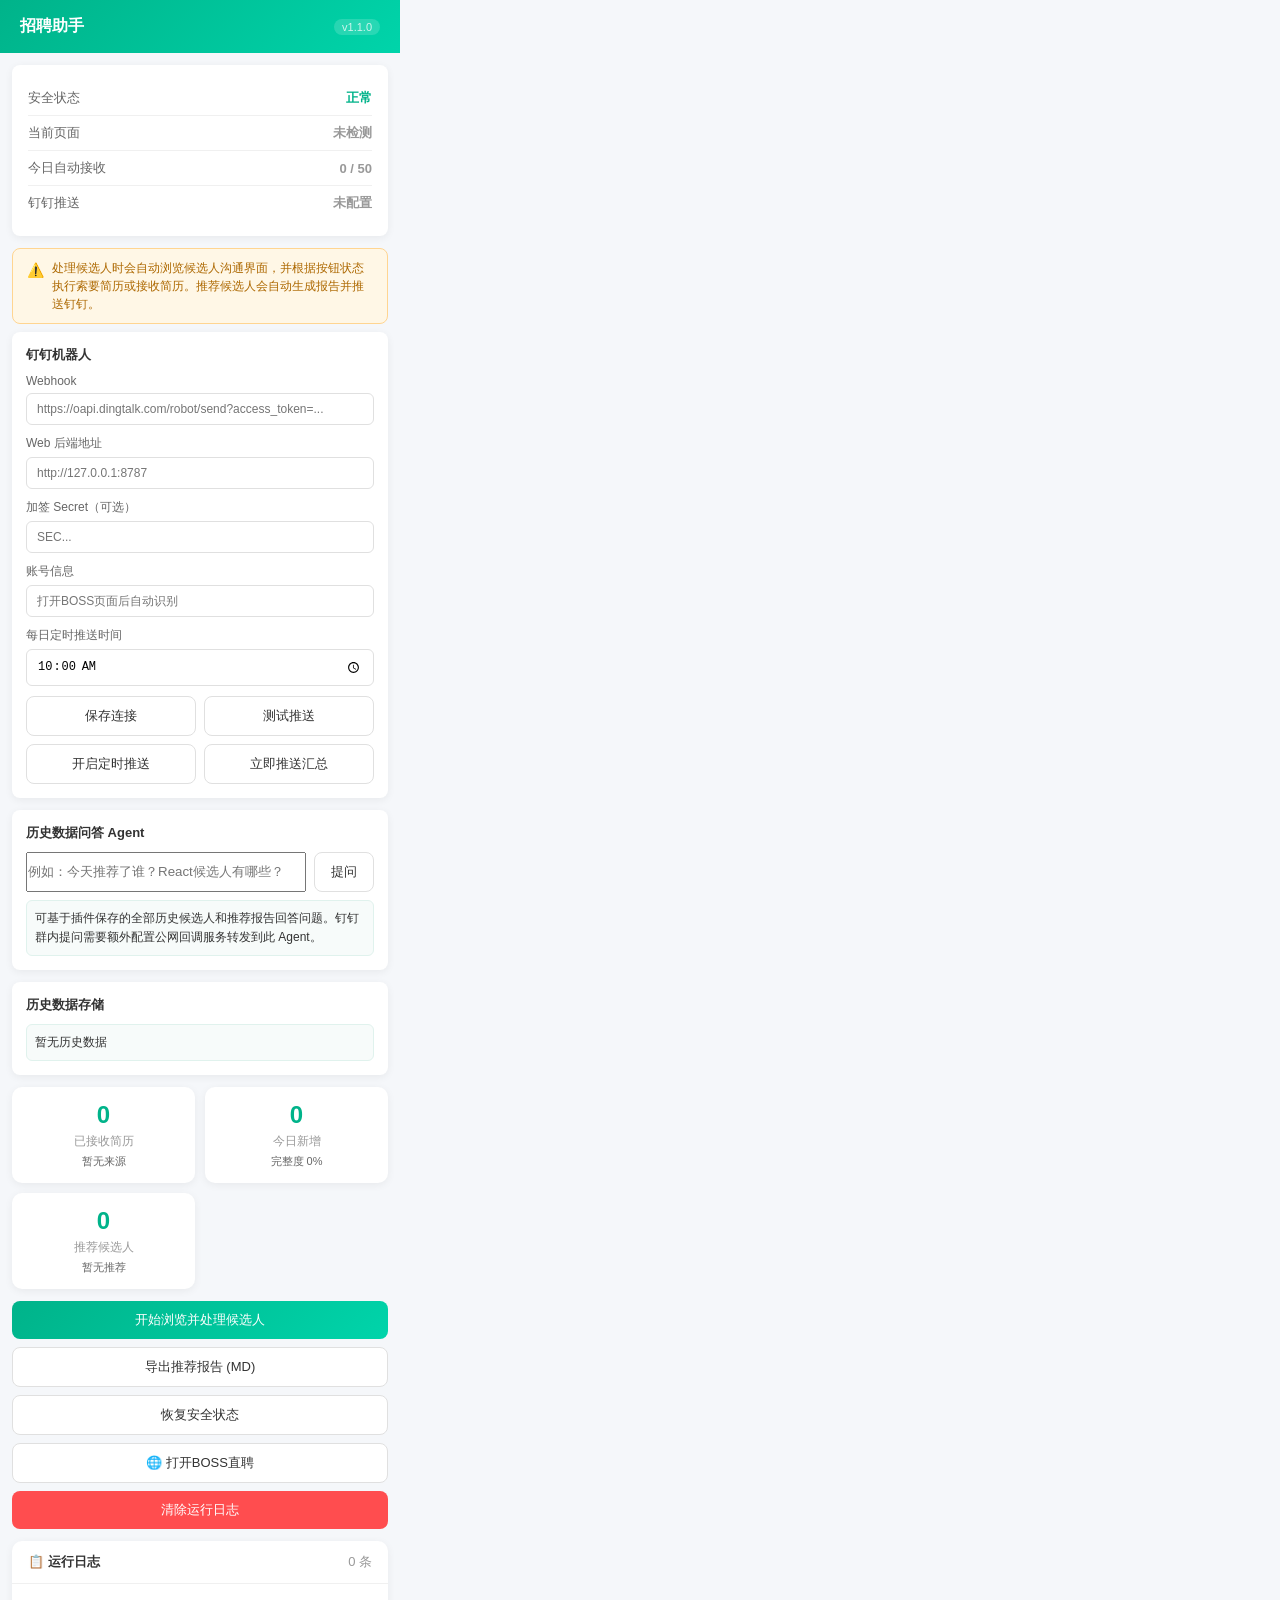
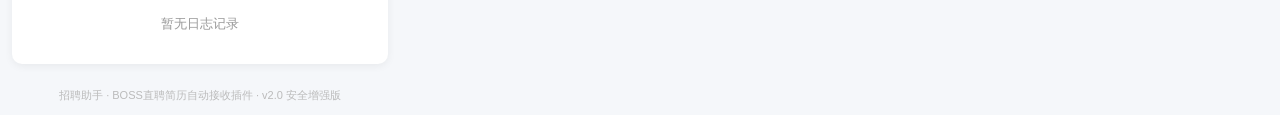
==== 招聘助手/recruitment_bot/browser-extension/popup.html @ cba25eba "Initial recruitment assistant platform" ====
<!DOCTYPE html>
<html lang="zh-CN">
<head>
  <meta charset="UTF-8">
  <meta name="viewport" content="width=device-width, initial-scale=1.0">
  <title>招聘助手</title>
  <style>
    * { margin: 0; padding: 0; box-sizing: border-box; }
    body {
      width: 400px;
      min-height: 500px;
      font-family: -apple-system, BlinkMacSystemFont, 'Segoe UI', 'PingFang SC', 'Microsoft YaHei', sans-serif;
      background: #f5f7fa;
      color: #333;
    }

    /* 顶部标题栏 */
    .header {
      background: linear-gradient(135deg, #00b38a, #00d4aa);
      color: white;
      padding: 16px 20px;
      display: flex;
      align-items: center;
      justify-content: space-between;
    }
    .header h1 {
      font-size: 16px;
      font-weight: 600;
    }
    .header .version {
      font-size: 11px;
      opacity: 0.8;
      background: rgba(255,255,255,0.2);
      padding: 2px 8px;
      border-radius: 8px;
    }

    /* 状态面板 */
    .status-panel {
      background: white;
      margin: 12px;
      border-radius: 8px;
      padding: 16px;
      box-shadow: 0 2px 8px rgba(0,0,0,0.06);
    }
    .status-row {
      display: flex;
      justify-content: space-between;
      align-items: center;
      padding: 8px 0;
      border-bottom: 1px solid #f0f0f0;
    }
    .status-row:last-child { border-bottom: none; }
    .status-label { color: #666; font-size: 13px; }
    .status-value { font-weight: 600; font-size: 13px; }
    .status-value.active { color: #00b38a; }
    .status-value.inactive { color: #999; }

    /* 开关按钮 */
    .toggle-container {
      display: flex;
      align-items: center;
      gap: 10px;
    }
    .toggle {
      position: relative;
      width: 44px;
      height: 24px;
      background: #ddd;
      border-radius: 12px;
      cursor: pointer;
      transition: background 0.3s;
    }
    .toggle.active { background: #00b38a; }
    .toggle::after {
      content: '';
      position: absolute;
      width: 20px;
      height: 20px;
      background: white;
      border-radius: 50%;
      top: 2px;
      left: 2px;
      transition: transform 0.3s;
      box-shadow: 0 1px 3px rgba(0,0,0,0.2);
    }
    .toggle.active::after { transform: translateX(20px); }

    /* 统计卡片 */
    .stats-grid {
      display: grid;
      grid-template-columns: 1fr 1fr;
      gap: 10px;
      margin: 0 12px 12px;
    }
    .stat-card {
      background: white;
      border-radius: 10px;
      padding: 14px;
      text-align: center;
      box-shadow: 0 2px 8px rgba(0,0,0,0.06);
    }
    .stat-number {
      font-size: 24px;
      font-weight: 700;
      color: #00b38a;
    }
    .stat-label {
      font-size: 12px;
      color: #999;
      margin-top: 4px;
    }
    .stat-sub {
      font-size: 11px;
      color: #666;
      margin-top: 4px;
      min-height: 14px;
    }

    /* 操作按钮 */
    .actions {
      margin: 0 12px 12px;
      display: flex;
      flex-direction: column;
      gap: 8px;
    }
    .btn {
      padding: 10px 16px;
      border: none;
      border-radius: 8px;
      font-size: 13px;
      font-weight: 500;
      cursor: pointer;
      transition: all 0.2s;
      display: flex;
      align-items: center;
      justify-content: center;
      gap: 8px;
    }
    .btn-primary {
      background: linear-gradient(135deg, #00b38a, #00d4aa);
      color: white;
    }
    .btn-primary:hover { opacity: 0.9; transform: translateY(-1px); }
    .btn-secondary {
      background: white;
      color: #333;
      border: 1px solid #e0e0e0;
    }
    .btn-secondary:hover { background: #f5f5f5; }
    .btn-danger {
      background: #ff4d4f;
      color: white;
    }
    .btn-danger:hover { opacity: 0.9; }

    /* 日志区域 */
    .log-section {
      margin: 0 12px 12px;
      background: white;
      border-radius: 10px;
      box-shadow: 0 2px 8px rgba(0,0,0,0.06);
      overflow: hidden;
    }
    .log-header {
      padding: 12px 16px;
      font-size: 13px;
      font-weight: 600;
      border-bottom: 1px solid #f0f0f0;
      display: flex;
      justify-content: space-between;
      align-items: center;
    }
    .log-body {
      max-height: 180px;
      overflow-y: auto;
      padding: 8px 16px;
      font-size: 12px;
      line-height: 1.8;
    }
    .log-entry {
      display: flex;
      gap: 8px;
      padding: 2px 0;
    }
    .log-time { color: #999; white-space: nowrap; }
    .log-msg { color: #333; }
    .log-msg.success { color: #00b38a; }
    .log-msg.error { color: #ff4d4f; }
    .log-msg.info { color: #1890ff; }

    /* 空状态 */
    .empty-state {
      text-align: center;
      padding: 20px;
      color: #999;
      font-size: 13px;
    }

    /* 滚动条 */
    .log-body::-webkit-scrollbar { width: 4px; }
    .log-body::-webkit-scrollbar-thumb { background: #ddd; border-radius: 2px; }

    /* 底部链接 */
    .footer {
      text-align: center;
      padding: 12px;
      font-size: 11px;
      color: #bbb;
    }

    /* 安全提示 */
    .safety-warning {
      margin: 0 12px 8px;
      background: #fff7e6;
      border: 1px solid #ffd591;
      border-radius: 8px;
      padding: 10px 14px;
      font-size: 12px;
      color: #ad6800;
      display: flex;
      align-items: flex-start;
      gap: 8px;
      line-height: 1.5;
    }
    .safety-warning .icon { font-size: 14px; flex-shrink: 0; margin-top: 1px; }
    .settings-panel {
      background: white;
      margin: 0 12px 12px;
      border-radius: 8px;
      padding: 14px;
      box-shadow: 0 2px 8px rgba(0,0,0,0.06);
    }
    .settings-title {
      font-size: 13px;
      font-weight: 600;
      margin-bottom: 10px;
    }
    .field {
      display: flex;
      flex-direction: column;
      gap: 5px;
      margin-bottom: 10px;
    }
    .field label {
      font-size: 12px;
      color: #666;
    }
    .field input {
      width: 100%;
      border: 1px solid #e0e0e0;
      border-radius: 6px;
      padding: 8px 10px;
      font-size: 12px;
      outline: none;
    }
    .field input:focus {
      border-color: #00b38a;
    }
    .settings-actions {
      display: grid;
      grid-template-columns: 1fr 1fr;
      gap: 8px;
    }
    .qa-row {
      display: grid;
      grid-template-columns: 1fr auto;
      gap: 8px;
    }
    .qa-answer {
      margin-top: 8px;
      padding: 8px;
      background: #f7fbfa;
      border: 1px solid #e0f2ed;
      border-radius: 6px;
      font-size: 12px;
      line-height: 1.6;
      color: #333;
      max-height: 120px;
      overflow: auto;
      white-space: pre-wrap;
    }
  </style>
</head>
<body>
  <div class="header">
    <h1>招聘助手</h1>
    <span class="version">v1.1.0</span>
  </div>

  <!-- 状态面板 -->
  <div class="status-panel">
    <div class="status-row">
      <span class="status-label">安全状态</span>
      <span class="status-value active" id="safetyStatus">正常</span>
    </div>
    <div class="status-row">
      <span class="status-label">当前页面</span>
      <span class="status-value inactive" id="pageStatus">未检测</span>
    </div>
    <div class="status-row">
      <span class="status-label">今日自动接收</span>
      <span class="status-value inactive" id="limitStatus">0 / 50</span>
    </div>
    <div class="status-row">
      <span class="status-label">钉钉推送</span>
      <span class="status-value inactive" id="dingtalkStatus">未配置</span>
    </div>
  </div>

  <!-- 安全提示 -->
  <div class="safety-warning" id="safetyWarning">
    <span class="icon">⚠️</span>
    <span>处理候选人时会自动浏览候选人沟通界面，并根据按钮状态执行索要简历或接收简历。推荐候选人会自动生成报告并推送钉钉。</span>
  </div>

  <div class="settings-panel">
    <div class="settings-title">钉钉机器人</div>
    <div class="field">
      <label for="dingtalkWebhook">Webhook</label>
      <input id="dingtalkWebhook" type="password" placeholder="https://oapi.dingtalk.com/robot/send?access_token=..." />
    </div>
    <div class="field">
      <label for="backendUrl">Web 后端地址</label>
      <input id="backendUrl" type="text" placeholder="http://127.0.0.1:8787" />
    </div>
    <div class="field">
      <label for="dingtalkSecret">加签 Secret（可选）</label>
      <input id="dingtalkSecret" type="password" placeholder="SEC..." />
    </div>
    <div class="field">
      <label for="accountName">账号信息</label>
      <input id="accountName" type="text" placeholder="打开BOSS页面后自动识别" readonly />
    </div>
    <div class="field">
      <label for="scheduledPushTime">每日定时推送时间</label>
      <input id="scheduledPushTime" type="time" value="10:00" />
    </div>
    <div class="settings-actions">
      <button class="btn btn-secondary" id="btnSaveDingTalk">保存连接</button>
      <button class="btn btn-secondary" id="btnTestDingTalk">测试推送</button>
    </div>
    <div class="settings-actions" style="margin-top:8px;">
      <button class="btn btn-secondary" id="btnToggleSchedule">开启定时推送</button>
      <button class="btn btn-secondary" id="btnPushSummaryNow">立即推送汇总</button>
    </div>
  </div>

  <div class="settings-panel">
    <div class="settings-title">历史数据问答 Agent</div>
    <div class="qa-row">
      <input id="agentQuestion" type="text" placeholder="例如：今天推荐了谁？React候选人有哪些？" />
      <button class="btn btn-secondary" id="btnAskAgent">提问</button>
    </div>
    <div class="qa-answer" id="agentAnswer">可基于插件保存的全部历史候选人和推荐报告回答问题。钉钉群内提问需要额外配置公网回调服务转发到此 Agent。</div>
  </div>

  <div class="settings-panel">
    <div class="settings-title">历史数据存储</div>
    <div class="qa-answer" id="historyStorageView">暂无历史数据</div>
  </div>

  <!-- 统计卡片 -->
  <div class="stats-grid">
    <div class="stat-card">
      <div class="stat-number" id="totalResumes">0</div>
      <div class="stat-label">已接收简历</div>
      <div class="stat-sub" id="sourceSummary">暂无来源</div>
    </div>
    <div class="stat-card">
      <div class="stat-number" id="todayResumes">0</div>
      <div class="stat-label">今日新增</div>
      <div class="stat-sub" id="qualitySummary">完整度 0%</div>
    </div>
    <div class="stat-card">
      <div class="stat-number" id="recommendedCount">0</div>
      <div class="stat-label">推荐候选人</div>
      <div class="stat-sub" id="latestRecommendation">暂无推荐</div>
    </div>
  </div>

  <!-- 操作按钮 -->
  <div class="actions">
    <button class="btn btn-primary" id="btnBrowseAndRun">
      开始浏览并处理候选人
    </button>
    <button class="btn btn-secondary" id="btnExportReports">
      导出推荐报告 (MD)
    </button>
    <button class="btn btn-secondary" id="btnResetSafety">
      恢复安全状态
    </button>
    <button class="btn btn-secondary" id="btnOpenBoss">
      🌐 打开BOSS直聘
    </button>
    <button class="btn btn-danger" id="btnClearData">
      清除运行日志
    </button>
  </div>

  <!-- 日志区域 -->
  <div class="log-section">
    <div class="log-header">
      <span>📋 运行日志</span>
      <span id="logCount" style="font-weight:400;color:#999;">0 条</span>
    </div>
    <div class="log-body" id="logBody">
      <div class="empty-state">暂无日志记录</div>
    </div>
  </div>

  <div class="footer">招聘助手 · BOSS直聘简历自动接收插件 · v2.0 安全增强版</div>

  <script src="popup.js"></script>
</body>
</html>
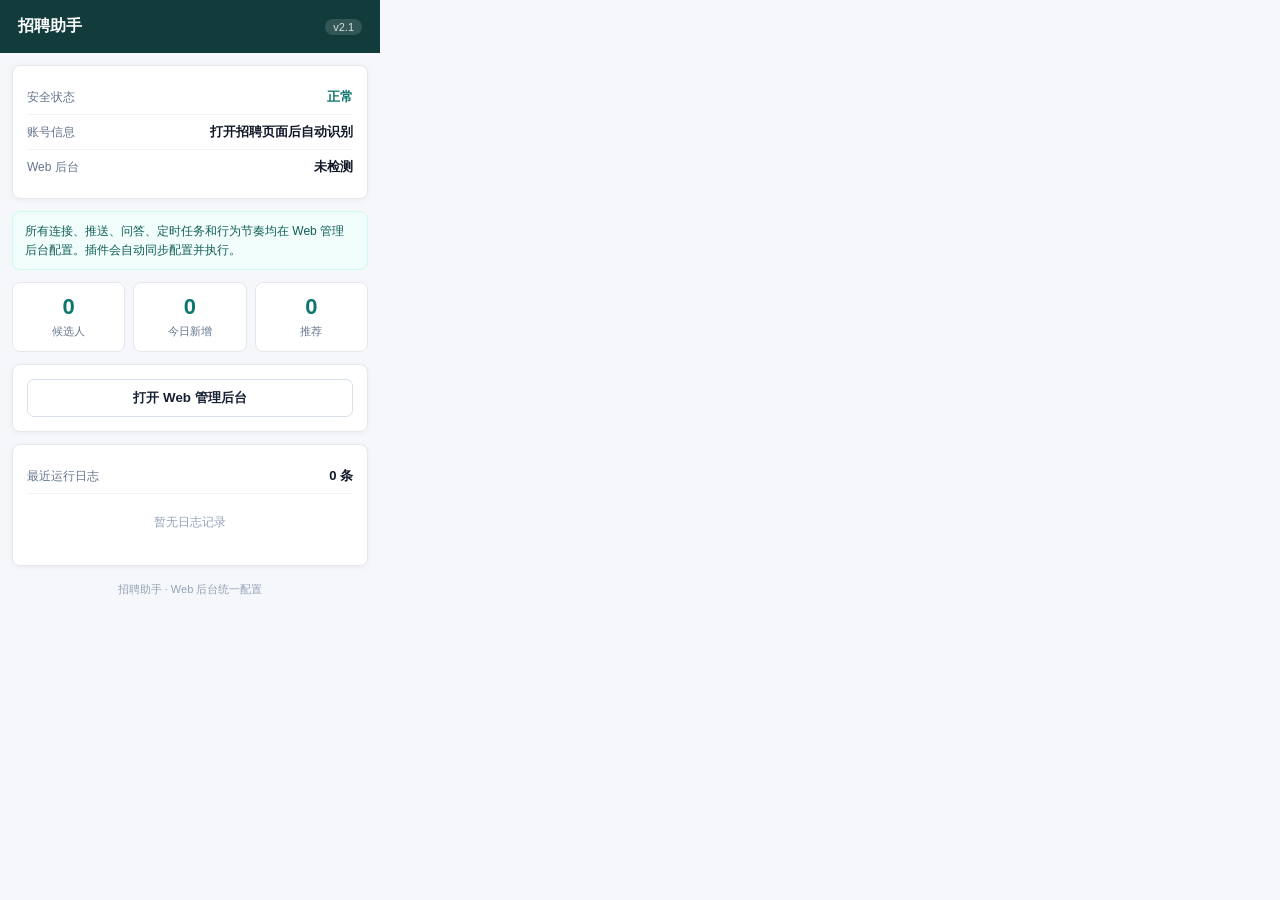
==== commit 110b3518: "Simplify popup and improve DingTalk agent replies" ====
--- a/招聘助手/recruitment_bot/browser-extension/popup.html
+++ b/招聘助手/recruitment_bot/browser-extension/popup.html
@@ -7,410 +7,184 @@
   <style>
     * { margin: 0; padding: 0; box-sizing: border-box; }
     body {
-      width: 400px;
-      min-height: 500px;
+      width: 380px;
+      min-height: 420px;
       font-family: -apple-system, BlinkMacSystemFont, 'Segoe UI', 'PingFang SC', 'Microsoft YaHei', sans-serif;
       background: #f5f7fa;
-      color: #333;
+      color: #1f2933;
     }
-
-    /* 顶部标题栏 */
     .header {
-      background: linear-gradient(135deg, #00b38a, #00d4aa);
+      background: #123b3b;
       color: white;
-      padding: 16px 20px;
+      padding: 16px 18px;
       display: flex;
       align-items: center;
       justify-content: space-between;
     }
-    .header h1 {
-      font-size: 16px;
-      font-weight: 600;
+    .header h1 { font-size: 16px; font-weight: 650; }
+    .version {
+      font-size: 11px;
+      opacity: 0.85;
+      background: rgba(255,255,255,0.16);
+      padding: 2px 8px;
+      border-radius: 999px;
     }
-    .header .version {
-      font-size: 11px;
-      opacity: 0.8;
-      background: rgba(255,255,255,0.2);
-      padding: 2px 8px;
-      border-radius: 8px;
-    }
-
-    /* 状态面板 */
-    .status-panel {
+    .panel {
       background: white;
       margin: 12px;
+      border: 1px solid #e5e7eb;
       border-radius: 8px;
-      padding: 16px;
-      box-shadow: 0 2px 8px rgba(0,0,0,0.06);
+      padding: 14px;
+      box-shadow: 0 1px 6px rgba(15, 23, 42, 0.05);
     }
-    .status-row {
+    .row {
       display: flex;
       justify-content: space-between;
       align-items: center;
+      gap: 12px;
       padding: 8px 0;
-      border-bottom: 1px solid #f0f0f0;
+      border-bottom: 1px solid #f0f2f5;
     }
-    .status-row:last-child { border-bottom: none; }
-    .status-label { color: #666; font-size: 13px; }
-    .status-value { font-weight: 600; font-size: 13px; }
-    .status-value.active { color: #00b38a; }
-    .status-value.inactive { color: #999; }
-
-    /* 开关按钮 */
-    .toggle-container {
-      display: flex;
-      align-items: center;
-      gap: 10px;
+    .row:last-child { border-bottom: none; }
+    .label { color: #64748b; font-size: 12px; white-space: nowrap; }
+    .value {
+      color: #111827;
+      font-size: 13px;
+      font-weight: 650;
+      overflow: hidden;
+      text-overflow: ellipsis;
+      white-space: nowrap;
+      text-align: right;
     }
-    .toggle {
-      position: relative;
-      width: 44px;
-      height: 24px;
-      background: #ddd;
-      border-radius: 12px;
-      cursor: pointer;
-      transition: background 0.3s;
-    }
-    .toggle.active { background: #00b38a; }
-    .toggle::after {
-      content: '';
-      position: absolute;
-      width: 20px;
-      height: 20px;
-      background: white;
-      border-radius: 50%;
-      top: 2px;
-      left: 2px;
-      transition: transform 0.3s;
-      box-shadow: 0 1px 3px rgba(0,0,0,0.2);
-    }
-    .toggle.active::after { transform: translateX(20px); }
-
-    /* 统计卡片 */
+    .value.ok { color: #0f766e; }
     .stats-grid {
       display: grid;
-      grid-template-columns: 1fr 1fr;
-      gap: 10px;
-      margin: 0 12px 12px;
+      grid-template-columns: repeat(3, 1fr);
+      gap: 8px;
+      margin: 12px;
     }
     .stat-card {
       background: white;
-      border-radius: 10px;
-      padding: 14px;
+      border: 1px solid #e5e7eb;
+      border-radius: 8px;
+      padding: 12px 8px;
       text-align: center;
-      box-shadow: 0 2px 8px rgba(0,0,0,0.06);
     }
     .stat-number {
-      font-size: 24px;
-      font-weight: 700;
-      color: #00b38a;
+      font-size: 22px;
+      font-weight: 750;
+      color: #0f766e;
+      line-height: 1.1;
     }
     .stat-label {
+      margin-top: 5px;
+      color: #64748b;
+      font-size: 11px;
+    }
+    .notice {
+      margin: 0 12px 12px;
+      background: #f0fdfa;
+      border: 1px solid #ccfbf1;
+      border-radius: 8px;
+      padding: 10px 12px;
+      color: #115e59;
       font-size: 12px;
-      color: #999;
-      margin-top: 4px;
-    }
-    .stat-sub {
-      font-size: 11px;
-      color: #666;
-      margin-top: 4px;
-      min-height: 14px;
-    }
-
-    /* 操作按钮 */
-    .actions {
-      margin: 0 12px 12px;
-      display: flex;
-      flex-direction: column;
-      gap: 8px;
+      line-height: 1.55;
     }
     .btn {
-      padding: 10px 16px;
-      border: none;
-      border-radius: 8px;
-      font-size: 13px;
-      font-weight: 500;
+      width: 100%;
+      min-height: 38px;
+      border: 1px solid #d8e0ea;
+      border-radius: 7px;
+      background: white;
+      color: #172033;
+      font-weight: 650;
       cursor: pointer;
-      transition: all 0.2s;
-      display: flex;
-      align-items: center;
-      justify-content: center;
-      gap: 8px;
     }
-    .btn-primary {
-      background: linear-gradient(135deg, #00b38a, #00d4aa);
-      color: white;
-    }
-    .btn-primary:hover { opacity: 0.9; transform: translateY(-1px); }
-    .btn-secondary {
-      background: white;
-      color: #333;
-      border: 1px solid #e0e0e0;
-    }
-    .btn-secondary:hover { background: #f5f5f5; }
-    .btn-danger {
-      background: #ff4d4f;
-      color: white;
-    }
-    .btn-danger:hover { opacity: 0.9; }
-
-    /* 日志区域 */
-    .log-section {
-      margin: 0 12px 12px;
-      background: white;
-      border-radius: 10px;
-      box-shadow: 0 2px 8px rgba(0,0,0,0.06);
-      overflow: hidden;
-    }
-    .log-header {
-      padding: 12px 16px;
-      font-size: 13px;
-      font-weight: 600;
-      border-bottom: 1px solid #f0f0f0;
-      display: flex;
-      justify-content: space-between;
-      align-items: center;
-    }
+    .btn:hover { background: #f8fafc; }
     .log-body {
-      max-height: 180px;
+      max-height: 150px;
       overflow-y: auto;
-      padding: 8px 16px;
       font-size: 12px;
-      line-height: 1.8;
+      line-height: 1.7;
+      color: #475569;
     }
     .log-entry {
-      display: flex;
+      display: grid;
+      grid-template-columns: 58px 1fr;
       gap: 8px;
       padding: 2px 0;
     }
-    .log-time { color: #999; white-space: nowrap; }
-    .log-msg { color: #333; }
-    .log-msg.success { color: #00b38a; }
-    .log-msg.error { color: #ff4d4f; }
-    .log-msg.info { color: #1890ff; }
-
-    /* 空状态 */
+    .log-time { color: #94a3b8; white-space: nowrap; }
     .empty-state {
       text-align: center;
-      padding: 20px;
-      color: #999;
-      font-size: 13px;
+      padding: 18px 0;
+      color: #94a3b8;
+      font-size: 12px;
     }
-
-    /* 滚动条 */
-    .log-body::-webkit-scrollbar { width: 4px; }
-    .log-body::-webkit-scrollbar-thumb { background: #ddd; border-radius: 2px; }
-
-    /* 底部链接 */
     .footer {
       text-align: center;
-      padding: 12px;
+      padding: 4px 12px 12px;
       font-size: 11px;
-      color: #bbb;
-    }
-
-    /* 安全提示 */
-    .safety-warning {
-      margin: 0 12px 8px;
-      background: #fff7e6;
-      border: 1px solid #ffd591;
-      border-radius: 8px;
-      padding: 10px 14px;
-      font-size: 12px;
-      color: #ad6800;
-      display: flex;
-      align-items: flex-start;
-      gap: 8px;
-      line-height: 1.5;
-    }
-    .safety-warning .icon { font-size: 14px; flex-shrink: 0; margin-top: 1px; }
-    .settings-panel {
-      background: white;
-      margin: 0 12px 12px;
-      border-radius: 8px;
-      padding: 14px;
-      box-shadow: 0 2px 8px rgba(0,0,0,0.06);
-    }
-    .settings-title {
-      font-size: 13px;
-      font-weight: 600;
-      margin-bottom: 10px;
-    }
-    .field {
-      display: flex;
-      flex-direction: column;
-      gap: 5px;
-      margin-bottom: 10px;
-    }
-    .field label {
-      font-size: 12px;
-      color: #666;
-    }
-    .field input {
-      width: 100%;
-      border: 1px solid #e0e0e0;
-      border-radius: 6px;
-      padding: 8px 10px;
-      font-size: 12px;
-      outline: none;
-    }
-    .field input:focus {
-      border-color: #00b38a;
-    }
-    .settings-actions {
-      display: grid;
-      grid-template-columns: 1fr 1fr;
-      gap: 8px;
-    }
-    .qa-row {
-      display: grid;
-      grid-template-columns: 1fr auto;
-      gap: 8px;
-    }
-    .qa-answer {
-      margin-top: 8px;
-      padding: 8px;
-      background: #f7fbfa;
-      border: 1px solid #e0f2ed;
-      border-radius: 6px;
-      font-size: 12px;
-      line-height: 1.6;
-      color: #333;
-      max-height: 120px;
-      overflow: auto;
-      white-space: pre-wrap;
+      color: #94a3b8;
     }
   </style>
 </head>
 <body>
   <div class="header">
     <h1>招聘助手</h1>
-    <span class="version">v1.1.0</span>
+    <span class="version">v2.1</span>
   </div>
 
-  <!-- 状态面板 -->
-  <div class="status-panel">
-    <div class="status-row">
-      <span class="status-label">安全状态</span>
-      <span class="status-value active" id="safetyStatus">正常</span>
+  <div class="panel">
+    <div class="row">
+      <span class="label">安全状态</span>
+      <span class="value ok" id="safetyStatus">正常</span>
     </div>
-    <div class="status-row">
-      <span class="status-label">当前页面</span>
-      <span class="status-value inactive" id="pageStatus">未检测</span>
+    <div class="row">
+      <span class="label">账号信息</span>
+      <span class="value" id="accountName">打开招聘页面后自动识别</span>
     </div>
-    <div class="status-row">
-      <span class="status-label">今日自动接收</span>
-      <span class="status-value inactive" id="limitStatus">0 / 50</span>
-    </div>
-    <div class="status-row">
-      <span class="status-label">钉钉推送</span>
-      <span class="status-value inactive" id="dingtalkStatus">未配置</span>
+    <div class="row">
+      <span class="label">Web 后台</span>
+      <span class="value" id="backendStatus">未检测</span>
     </div>
   </div>
 
-  <!-- 安全提示 -->
-  <div class="safety-warning" id="safetyWarning">
-    <span class="icon">⚠️</span>
-    <span>处理候选人时会自动浏览候选人沟通界面，并根据按钮状态执行索要简历或接收简历。推荐候选人会自动生成报告并推送钉钉。</span>
+  <div class="notice">
+    所有连接、推送、问答、定时任务和行为节奏均在 Web 管理后台配置。插件会自动同步配置并执行。
   </div>
 
-  <div class="settings-panel">
-    <div class="settings-title">钉钉机器人</div>
-    <div class="field">
-      <label for="dingtalkWebhook">Webhook</label>
-      <input id="dingtalkWebhook" type="password" placeholder="https://oapi.dingtalk.com/robot/send?access_token=..." />
-    </div>
-    <div class="field">
-      <label for="backendUrl">Web 后端地址</label>
-      <input id="backendUrl" type="text" placeholder="http://127.0.0.1:8787" />
-    </div>
-    <div class="field">
-      <label for="dingtalkSecret">加签 Secret（可选）</label>
-      <input id="dingtalkSecret" type="password" placeholder="SEC..." />
-    </div>
-    <div class="field">
-      <label for="accountName">账号信息</label>
-      <input id="accountName" type="text" placeholder="打开BOSS页面后自动识别" readonly />
-    </div>
-    <div class="field">
-      <label for="scheduledPushTime">每日定时推送时间</label>
-      <input id="scheduledPushTime" type="time" value="10:00" />
-    </div>
-    <div class="settings-actions">
-      <button class="btn btn-secondary" id="btnSaveDingTalk">保存连接</button>
-      <button class="btn btn-secondary" id="btnTestDingTalk">测试推送</button>
-    </div>
-    <div class="settings-actions" style="margin-top:8px;">
-      <button class="btn btn-secondary" id="btnToggleSchedule">开启定时推送</button>
-      <button class="btn btn-secondary" id="btnPushSummaryNow">立即推送汇总</button>
-    </div>
-  </div>
-
-  <div class="settings-panel">
-    <div class="settings-title">历史数据问答 Agent</div>
-    <div class="qa-row">
-      <input id="agentQuestion" type="text" placeholder="例如：今天推荐了谁？React候选人有哪些？" />
-      <button class="btn btn-secondary" id="btnAskAgent">提问</button>
-    </div>
-    <div class="qa-answer" id="agentAnswer">可基于插件保存的全部历史候选人和推荐报告回答问题。钉钉群内提问需要额外配置公网回调服务转发到此 Agent。</div>
-  </div>
-
-  <div class="settings-panel">
-    <div class="settings-title">历史数据存储</div>
-    <div class="qa-answer" id="historyStorageView">暂无历史数据</div>
-  </div>
-
-  <!-- 统计卡片 -->
   <div class="stats-grid">
     <div class="stat-card">
       <div class="stat-number" id="totalResumes">0</div>
-      <div class="stat-label">已接收简历</div>
-      <div class="stat-sub" id="sourceSummary">暂无来源</div>
+      <div class="stat-label">候选人</div>
     </div>
     <div class="stat-card">
       <div class="stat-number" id="todayResumes">0</div>
       <div class="stat-label">今日新增</div>
-      <div class="stat-sub" id="qualitySummary">完整度 0%</div>
     </div>
     <div class="stat-card">
       <div class="stat-number" id="recommendedCount">0</div>
-      <div class="stat-label">推荐候选人</div>
-      <div class="stat-sub" id="latestRecommendation">暂无推荐</div>
+      <div class="stat-label">推荐</div>
     </div>
   </div>
 
-  <!-- 操作按钮 -->
-  <div class="actions">
-    <button class="btn btn-primary" id="btnBrowseAndRun">
-      开始浏览并处理候选人
-    </button>
-    <button class="btn btn-secondary" id="btnExportReports">
-      导出推荐报告 (MD)
-    </button>
-    <button class="btn btn-secondary" id="btnResetSafety">
-      恢复安全状态
-    </button>
-    <button class="btn btn-secondary" id="btnOpenBoss">
-      🌐 打开BOSS直聘
-    </button>
-    <button class="btn btn-danger" id="btnClearData">
-      清除运行日志
-    </button>
+  <div class="panel">
+    <button class="btn" id="btnOpenWebAdmin">打开 Web 管理后台</button>
   </div>
 
-  <!-- 日志区域 -->
-  <div class="log-section">
-    <div class="log-header">
-      <span>📋 运行日志</span>
-      <span id="logCount" style="font-weight:400;color:#999;">0 条</span>
+  <div class="panel">
+    <div class="row">
+      <span class="label">最近运行日志</span>
+      <span class="value" id="logCount">0 条</span>
     </div>
     <div class="log-body" id="logBody">
       <div class="empty-state">暂无日志记录</div>
     </div>
   </div>
 
-  <div class="footer">招聘助手 · BOSS直聘简历自动接收插件 · v2.0 安全增强版</div>
-
+  <div class="footer">招聘助手 · Web 后台统一配置</div>
   <script src="popup.js"></script>
 </body>
 </html>
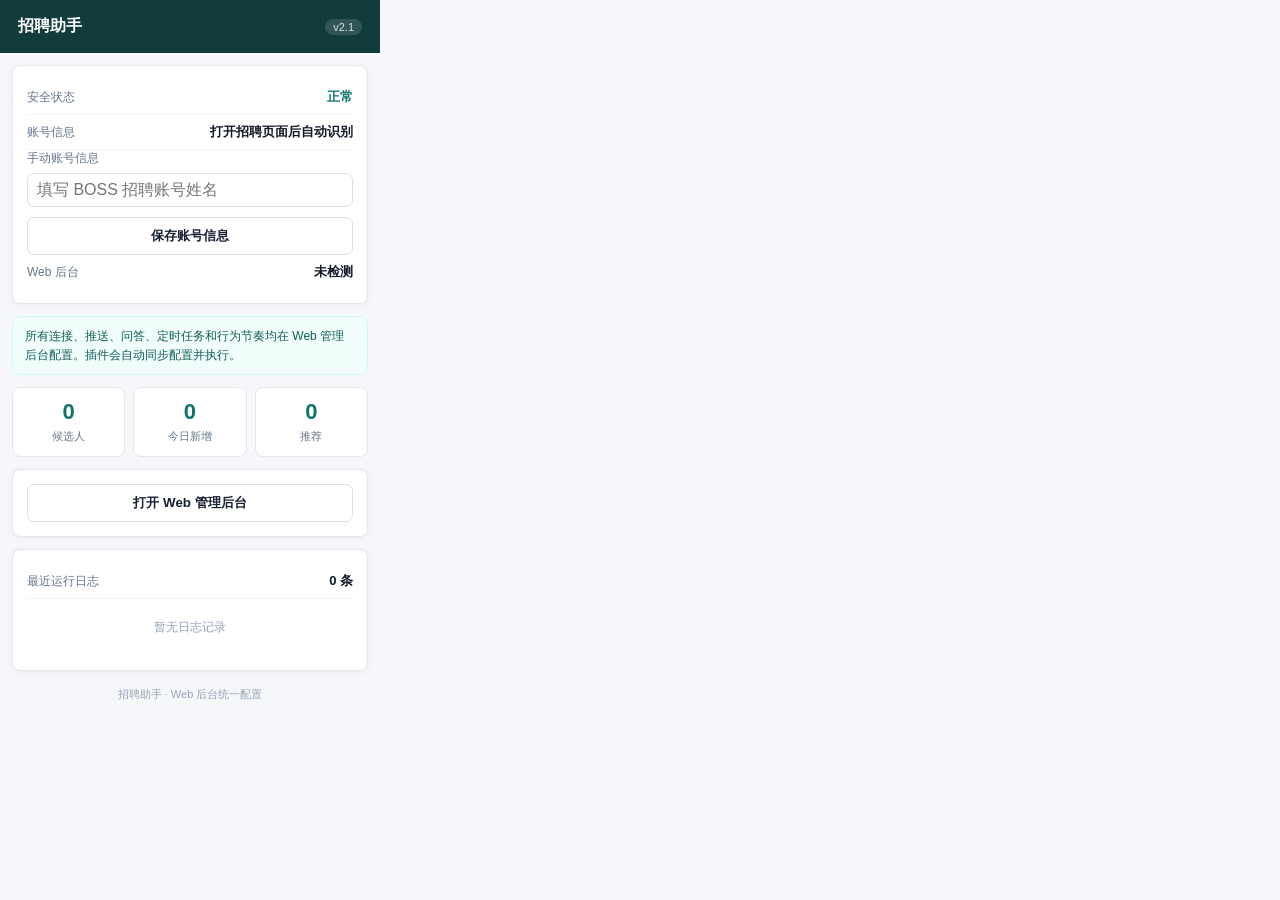
==== commit 4b3b6d21: "Fix recruiter account override and summary format" ====
--- a/招聘助手/recruitment_bot/browser-extension/popup.html
+++ b/招聘助手/recruitment_bot/browser-extension/popup.html
@@ -102,6 +102,24 @@
       cursor: pointer;
     }
     .btn:hover { background: #f8fafc; }
+    .field {
+      display: grid;
+      gap: 6px;
+      margin-bottom: 10px;
+    }
+    .field label {
+      color: #64748b;
+      font-size: 12px;
+    }
+    .field input {
+      width: 100%;
+      min-height: 34px;
+      border: 1px solid #d8e0ea;
+      border-radius: 7px;
+      padding: 7px 9px;
+      font: inherit;
+      color: #111827;
+    }
     .log-body {
       max-height: 150px;
       overflow-y: auto;
@@ -145,6 +163,11 @@
       <span class="label">账号信息</span>
       <span class="value" id="accountName">打开招聘页面后自动识别</span>
     </div>
+    <div class="field">
+      <label for="accountNameInput">手动账号信息</label>
+      <input id="accountNameInput" type="text" placeholder="填写 BOSS 招聘账号姓名" />
+    </div>
+    <button class="btn" id="btnSaveAccount">保存账号信息</button>
     <div class="row">
       <span class="label">Web 后台</span>
       <span class="value" id="backendStatus">未检测</span>
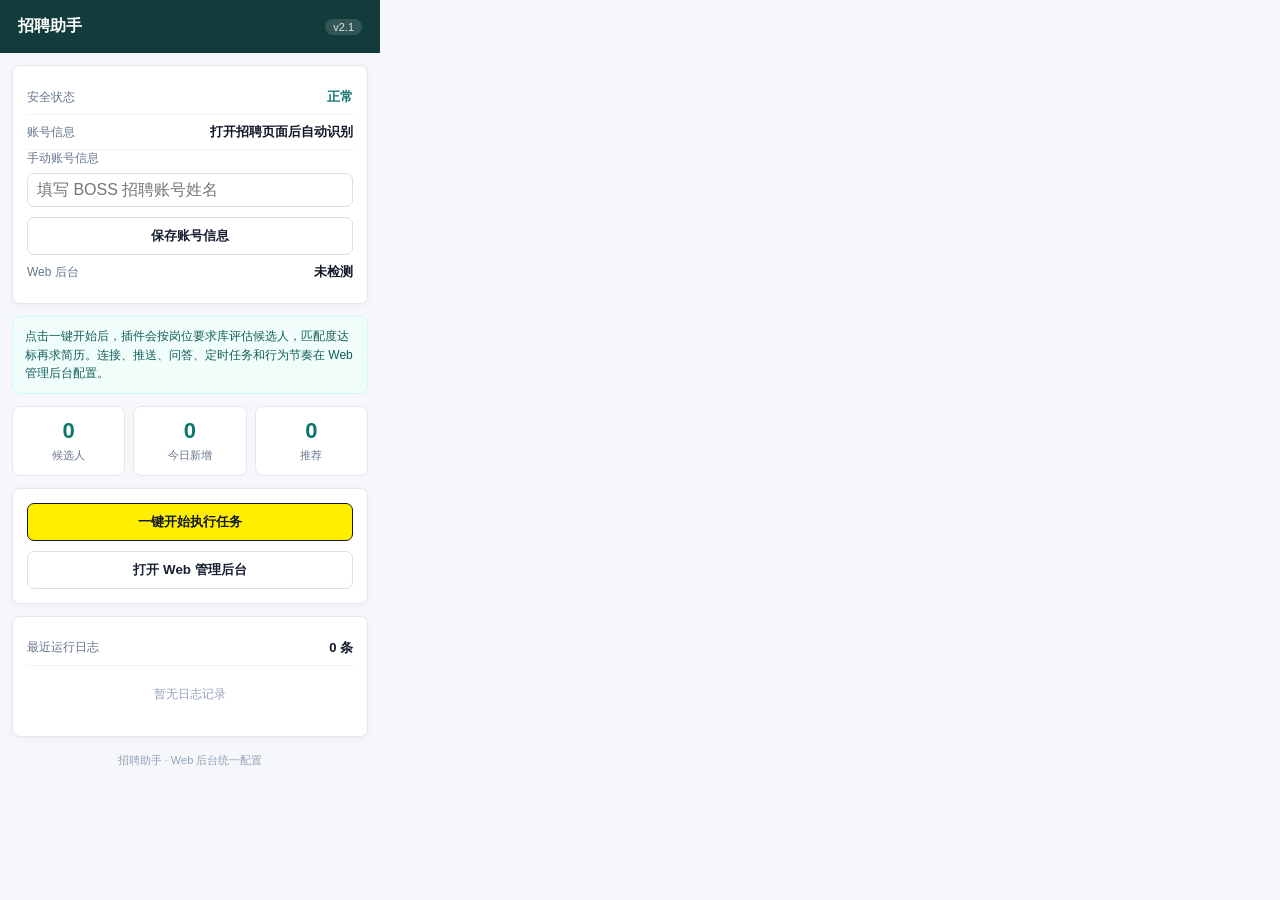
==== commit e4ec3f2f: "Add one-click recruitment workflow" ====
--- a/招聘助手/recruitment_bot/browser-extension/popup.html
+++ b/招聘助手/recruitment_bot/browser-extension/popup.html
@@ -102,6 +102,13 @@
       cursor: pointer;
     }
     .btn:hover { background: #f8fafc; }
+    .btn.primary {
+      background: #ffee00;
+      border-color: #111827;
+      color: #111827;
+      margin-bottom: 10px;
+    }
+    .btn.primary:hover { background: #e6d600; }
     .field {
       display: grid;
       gap: 6px;
@@ -175,7 +182,7 @@
   </div>
 
   <div class="notice">
-    所有连接、推送、问答、定时任务和行为节奏均在 Web 管理后台配置。插件会自动同步配置并执行。
+    点击一键开始后，插件会按岗位要求库评估候选人，匹配度达标再求简历。连接、推送、问答、定时任务和行为节奏在 Web 管理后台配置。
   </div>
 
   <div class="stats-grid">
@@ -194,6 +201,7 @@
   </div>
 
   <div class="panel">
+    <button class="btn primary" id="btnStartTask">一键开始执行任务</button>
     <button class="btn" id="btnOpenWebAdmin">打开 Web 管理后台</button>
   </div>
 
